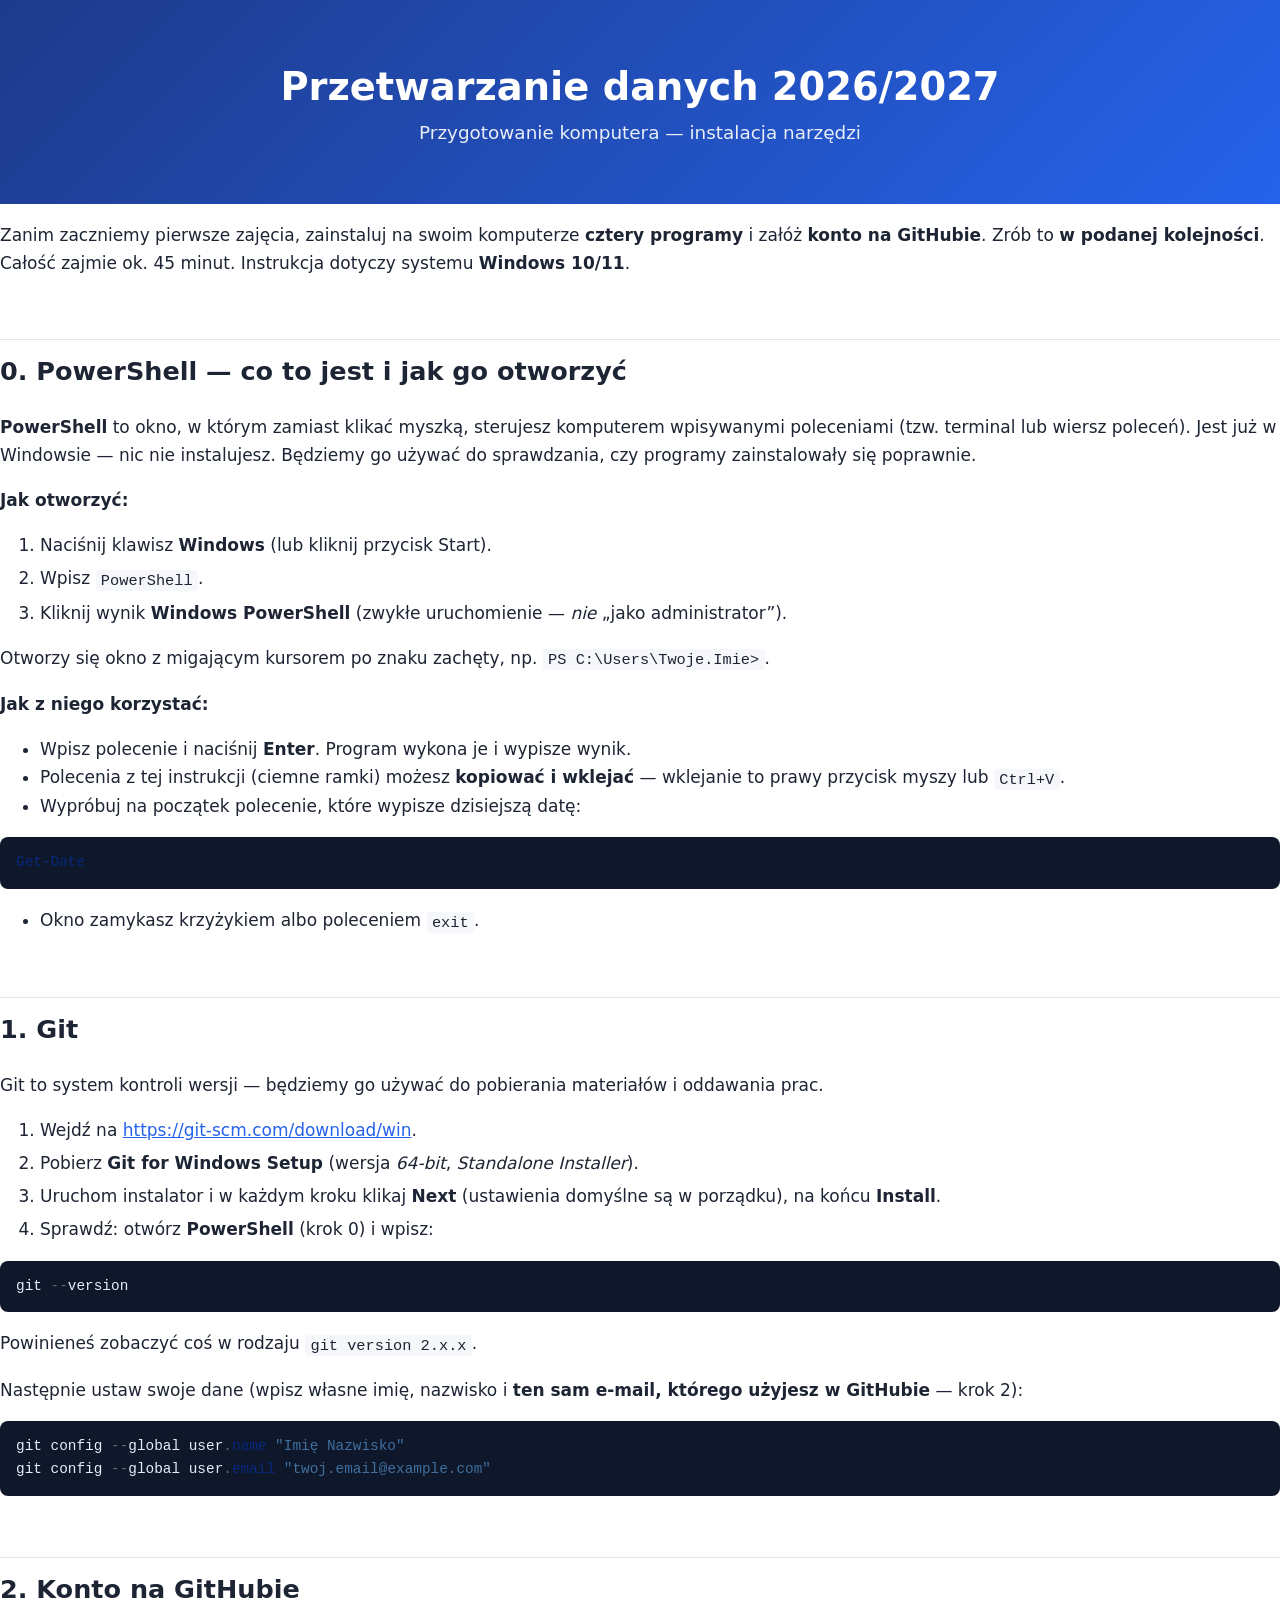
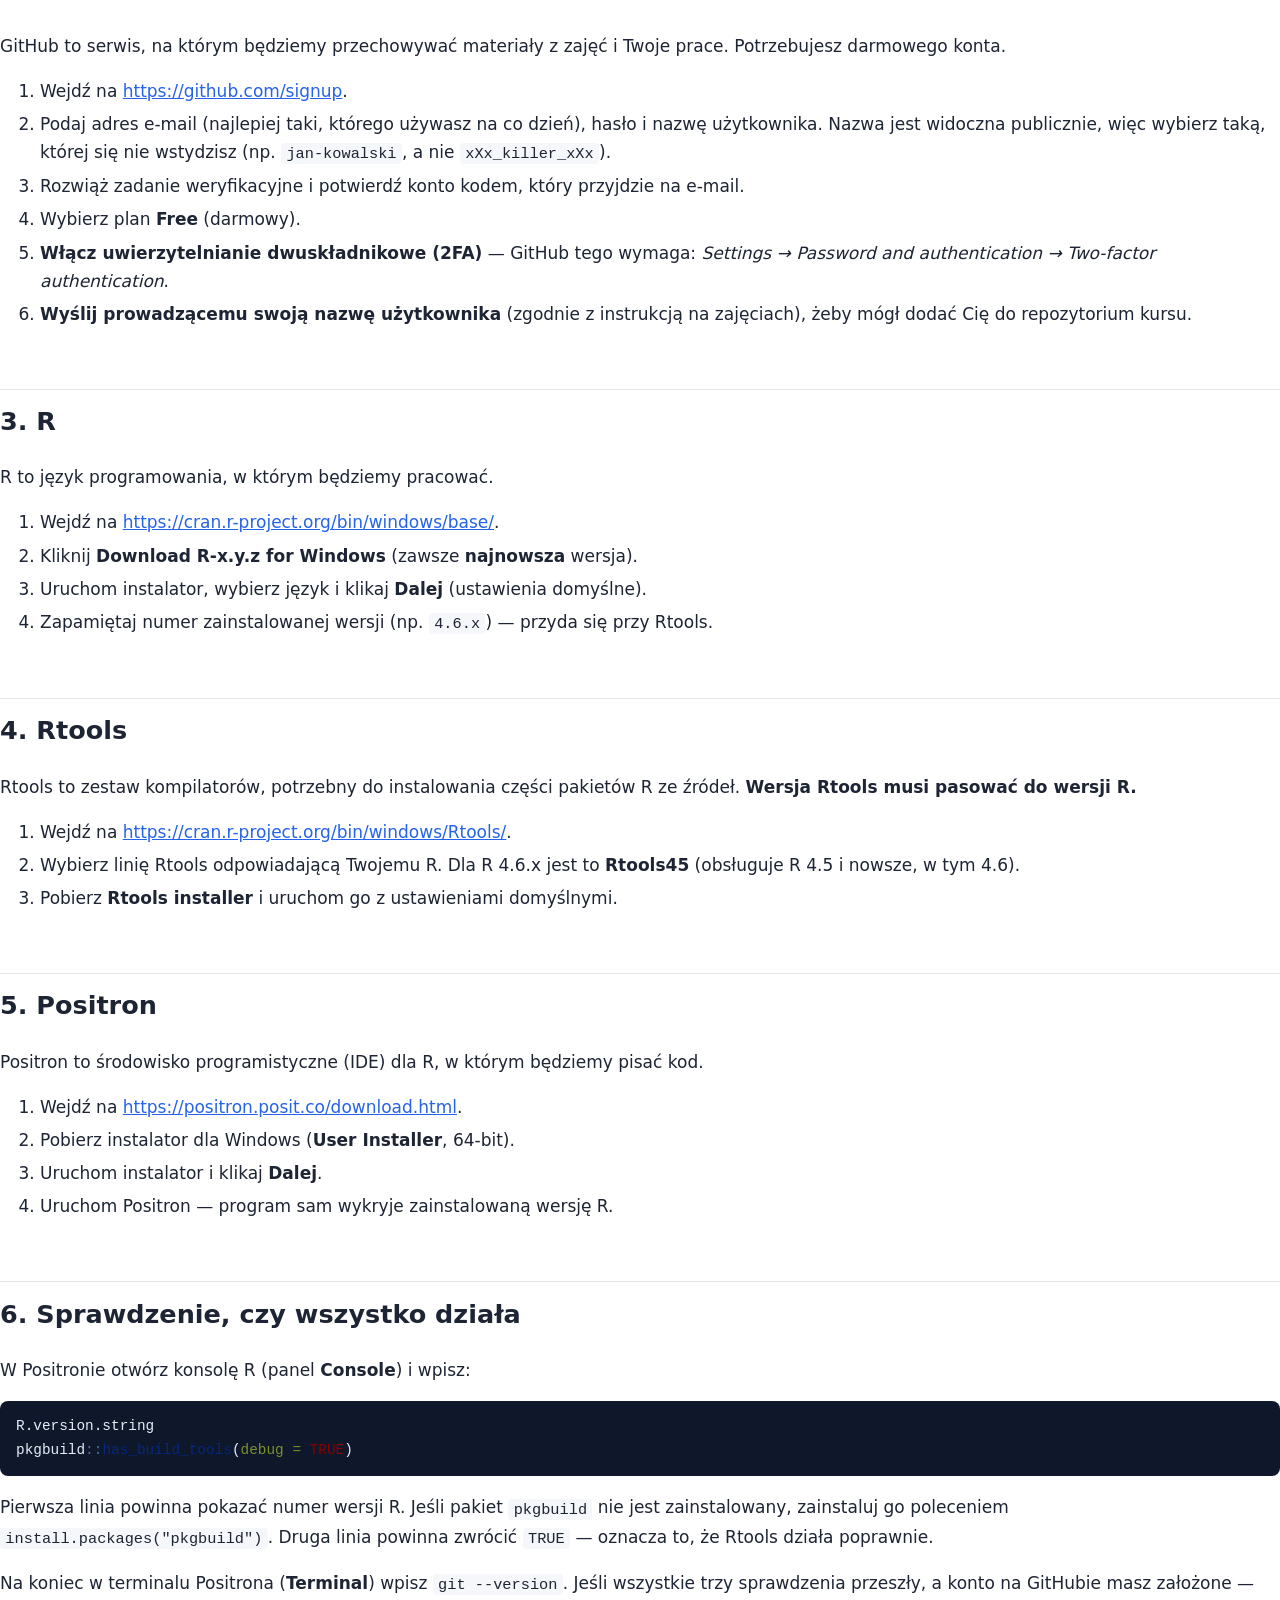
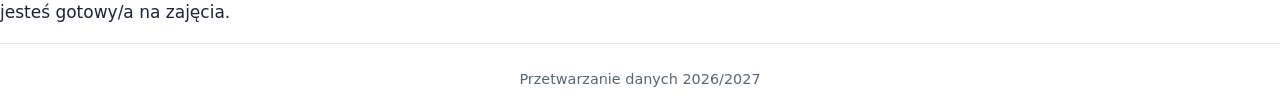
==== docs/index.html @ 264c6867 "Initial commit" ====
<!DOCTYPE html>
<html xmlns="http://www.w3.org/1999/xhtml" lang="pl" xml:lang="pl">
<head>
  <meta charset="utf-8" />
  <meta name="generator" content="pandoc 3.10" />
  <meta name="viewport" content="width=device-width, initial-scale=1.0, user-scalable=yes" />
  <title>Przetwarzanie danych 2026/2027</title>
  <style>

span.smallcaps{font-variant: small-caps;}
div.columns{display: flex; gap: 1.5em;}
div.column{flex: auto;}
@media screen {
div.columns{gap: min(4vw, 1.5em);}
div.column{overflow-x: auto;}
}
div.hanging-indent{margin-left: 1.5em; text-indent: -1.5em;}

ul.task-list[class]{list-style: none;}
ul.task-list li input[type="checkbox"] {
font-size: inherit;
width: 0.8em;
margin: 0 0.8em 0.2em -1.6em;
vertical-align: middle;
}
.display.math{display: block; text-align: center; margin: 0.5rem auto;}

html { -webkit-text-size-adjust: 100%; }
pre > code.sourceCode { white-space: pre; position: relative; }
pre > code.sourceCode > span { display: inline-block; line-height: 1.25; }
pre > code.sourceCode > span:empty { height: 1.2em; }
.sourceCode { overflow: visible; }
code.sourceCode > span { color: inherit; text-decoration: inherit; }
div.sourceCode { margin: 1em 0; }
pre.sourceCode { margin: 0; }
@media screen {
div.sourceCode { overflow: auto; }
}
@media print {
pre > code.sourceCode { white-space: pre-wrap; }
pre > code.sourceCode > span { text-indent: -5em; padding-left: 5em; }
}
pre.numberSource code
{ counter-reset: source-line 0; }
pre.numberSource code > span
{ position: relative; left: -4em; counter-increment: source-line; }
pre.numberSource code > span > a:first-child::before
{ content: counter(source-line);
position: relative; left: -1em; text-align: right; vertical-align: baseline;
border: none; display: inline-block;
-webkit-touch-callout: none; -webkit-user-select: none;
-khtml-user-select: none; -moz-user-select: none;
-ms-user-select: none; user-select: none;
padding: 0 4px; width: 4em;
color: #aaaaaa;
}
pre.numberSource { margin-left: 3em; border-left: 1px solid #aaaaaa; padding-left: 4px; }
div.sourceCode
{ }
@media screen {
pre > code.sourceCode > span > a:first-child::before { text-decoration: underline; }
}
code span.al { color: #ff0000; font-weight: bold; } 
code span.an { color: #60a0b0; font-weight: bold; font-style: italic; } 
code span.at { color: #7d9029; } 
code span.bn { color: #40a070; } 
code span.bu { color: #008000; } 
code span.cf { color: #007020; font-weight: bold; } 
code span.ch { color: #4070a0; } 
code span.cn { color: #880000; } 
code span.co { color: #60a0b0; font-style: italic; } 
code span.cv { color: #60a0b0; font-weight: bold; font-style: italic; } 
code span.do { color: #ba2121; font-style: italic; } 
code span.dt { color: #902000; } 
code span.dv { color: #40a070; } 
code span.er { color: #ff0000; font-weight: bold; } 
code span.ex { } 
code span.fl { color: #40a070; } 
code span.fu { color: #06287e; } 
code span.im { color: #008000; font-weight: bold; } 
code span.in { color: #60a0b0; font-weight: bold; font-style: italic; } 
code span.kw { color: #007020; font-weight: bold; } 
code span.op { color: #666666; } 
code span.ot { color: #007020; } 
code span.pp { color: #bc7a00; } 
code span.sc { color: #4070a0; } 
code span.ss { color: #bb6688; } 
code span.st { color: #4070a0; } 
code span.va { color: #19177c; } 
code span.vs { color: #4070a0; } 
code span.wa { color: #60a0b0; font-weight: bold; font-style: italic; } 
</style>
  <style type="text/css">:root{--bg:#fff;--fg:#1d2433;--muted:#5b6578;--accent:#2563eb;--card:#f5f7fb;--line:#e1e6ef;--code:#0f172a}
@media (prefers-color-scheme:dark){:root{--bg:#10141c;--fg:#e6e9f0;--muted:#98a2b6;--accent:#7aa2ff;--card:#171d29;--line:#283042;--code:#0b0f17}}
*{box-sizing:border-box}
body{margin:0;background:var(--bg);color:var(--fg);font:17px/1.65 system-ui,-apple-system,"Segoe UI",sans-serif}
header{background:linear-gradient(135deg,#1e3a8a,#2563eb);color:#fff;padding:64px 16px 56px;text-align:center}
header h1{margin:0 0 8px;font-size:2.4rem;line-height:1.2}
header p{margin:0;font-size:1.15rem;opacity:.9}
main{max-width:46rem;margin:0 auto;padding:32px 16px 64px}
h2{margin-top:2.4em;padding-top:.4em;border-top:1px solid var(--line)}
a{color:var(--accent)}
blockquote{margin:1.5em 0;padding:.8em 1.2em;background:var(--card);border-left:4px solid var(--accent);border-radius:4px;color:var(--muted)}
pre{background:var(--code);color:#e6edf7;padding:14px 16px;border-radius:8px;overflow-x:auto;font-size:.9rem}
code{font-family:ui-monospace,Consolas,monospace}
p code,li code{background:var(--card);padding:.1em .35em;border-radius:4px;font-size:.9em}
ol li{margin:.3em 0}
footer{text-align:center;color:var(--muted);font-size:.9rem;padding:24px 16px;border-top:1px solid var(--line)}
</style>
</head>
<body>
<header id="title-block-header">
<h1 class="title">Przetwarzanie danych 2026/2027</h1>
<p class="subtitle">Przygotowanie komputera — instalacja narzędzi</p>
</header>
<p>Zanim zaczniemy pierwsze zajęcia, zainstaluj na swoim komputerze
<strong>cztery programy</strong> i załóż <strong>konto na
GitHubie</strong>. Zrób to <strong>w podanej kolejności</strong>. Całość
zajmie ok. 45 minut. Instrukcja dotyczy systemu <strong>Windows
10/11</strong>.</p>
<h2 id="powershell-co-to-jest-i-jak-go-otworzyć">0. PowerShell — co to
jest i jak go otworzyć</h2>
<p><strong>PowerShell</strong> to okno, w którym zamiast klikać myszką,
sterujesz komputerem wpisywanymi poleceniami (tzw. terminal lub wiersz
poleceń). Jest już w Windowsie — nic nie instalujesz. Będziemy go używać
do sprawdzania, czy programy zainstalowały się poprawnie.</p>
<p><strong>Jak otworzyć:</strong></p>
<ol type="1">
<li>Naciśnij klawisz <strong>Windows</strong> (lub kliknij przycisk
Start).</li>
<li>Wpisz <code>PowerShell</code>.</li>
<li>Kliknij wynik <strong>Windows PowerShell</strong> (zwykłe
uruchomienie — <em>nie</em> „jako administrator”).</li>
</ol>
<p>Otworzy się okno z migającym kursorem po znaku zachęty, np.
<code>PS C:\Users\Twoje.Imie&gt;</code>.</p>
<p><strong>Jak z niego korzystać:</strong></p>
<ul>
<li>Wpisz polecenie i naciśnij <strong>Enter</strong>. Program wykona je
i wypisze wynik.</li>
<li>Polecenia z tej instrukcji (ciemne ramki) możesz <strong>kopiować i
wklejać</strong> — wklejanie to prawy przycisk myszy lub
<code>Ctrl+V</code>.</li>
<li>Wypróbuj na początek polecenie, które wypisze dzisiejszą datę:</li>
</ul>
<div class="sourceCode" id="cb1"><pre class="sourceCode powershell"><code class="sourceCode powershell"><span id="cb1-1"><a href="#cb1-1" aria-hidden="true" tabindex="-1"></a><span class="fu">Get-Date</span></span></code></pre></div>
<ul>
<li>Okno zamykasz krzyżykiem albo poleceniem <code>exit</code>.</li>
</ul>
<h2 id="git">1. Git</h2>
<p>Git to system kontroli wersji — będziemy go używać do pobierania
materiałów i oddawania prac.</p>
<ol type="1">
<li>Wejdź na <a href="https://git-scm.com/download/win" class="uri">https://git-scm.com/download/win</a>.</li>
<li>Pobierz <strong>Git for Windows Setup</strong> (wersja
<em>64-bit</em>, <em>Standalone Installer</em>).</li>
<li>Uruchom instalator i w każdym kroku klikaj <strong>Next</strong>
(ustawienia domyślne są w porządku), na końcu
<strong>Install</strong>.</li>
<li>Sprawdź: otwórz <strong>PowerShell</strong> (krok 0) i wpisz:</li>
</ol>
<div class="sourceCode" id="cb2"><pre class="sourceCode powershell"><code class="sourceCode powershell"><span id="cb2-1"><a href="#cb2-1" aria-hidden="true" tabindex="-1"></a>git <span class="op">--</span>version</span></code></pre></div>
<p>Powinieneś zobaczyć coś w rodzaju <code>git version 2.x.x</code>.</p>
<p>Następnie ustaw swoje dane (wpisz własne imię, nazwisko i <strong>ten
sam e-mail, którego użyjesz w GitHubie</strong> — krok 2):</p>
<div class="sourceCode" id="cb3"><pre class="sourceCode powershell"><code class="sourceCode powershell"><span id="cb3-1"><a href="#cb3-1" aria-hidden="true" tabindex="-1"></a>git config <span class="op">--</span>global user<span class="op">.</span><span class="fu">name</span> <span class="st">&quot;Imię Nazwisko&quot;</span></span>
<span id="cb3-2"><a href="#cb3-2" aria-hidden="true" tabindex="-1"></a>git config <span class="op">--</span>global user<span class="op">.</span><span class="fu">email</span> <span class="st">&quot;twoj.email@example.com&quot;</span></span></code></pre></div>
<h2 id="konto-na-githubie">2. Konto na GitHubie</h2>
<p>GitHub to serwis, na którym będziemy przechowywać materiały z zajęć i
Twoje prace. Potrzebujesz darmowego konta.</p>
<ol type="1">
<li>Wejdź na <a href="https://github.com/signup" class="uri">https://github.com/signup</a>.</li>
<li>Podaj adres e-mail (najlepiej taki, którego używasz na co dzień),
hasło i nazwę użytkownika. Nazwa jest widoczna publicznie, więc wybierz
taką, której się nie wstydzisz (np. <code>jan-kowalski</code>, a nie
<code>xXx_killer_xXx</code>).</li>
<li>Rozwiąż zadanie weryfikacyjne i potwierdź konto kodem, który
przyjdzie na e-mail.</li>
<li>Wybierz plan <strong>Free</strong> (darmowy).</li>
<li><strong>Włącz uwierzytelnianie dwuskładnikowe (2FA)</strong> —
GitHub tego wymaga: <em>Settings → Password and authentication →
Two-factor authentication</em>.</li>
<li><strong>Wyślij prowadzącemu swoją nazwę użytkownika</strong>
(zgodnie z instrukcją na zajęciach), żeby mógł dodać Cię do repozytorium
kursu.</li>
</ol>
<h2 id="r">3. R</h2>
<p>R to język programowania, w którym będziemy pracować.</p>
<ol type="1">
<li>Wejdź na <a href="https://cran.r-project.org/bin/windows/base/" class="uri">https://cran.r-project.org/bin/windows/base/</a>.</li>
<li>Kliknij <strong>Download R-x.y.z for Windows</strong> (zawsze
<strong>najnowsza</strong> wersja).</li>
<li>Uruchom instalator, wybierz język i klikaj <strong>Dalej</strong>
(ustawienia domyślne).</li>
<li>Zapamiętaj numer zainstalowanej wersji (np. <code>4.6.x</code>) —
przyda się przy Rtools.</li>
</ol>
<h2 id="rtools">4. Rtools</h2>
<p>Rtools to zestaw kompilatorów, potrzebny do instalowania części
pakietów R ze źródeł. <strong>Wersja Rtools musi pasować do wersji
R.</strong></p>
<ol type="1">
<li>Wejdź na <a href="https://cran.r-project.org/bin/windows/Rtools/" class="uri">https://cran.r-project.org/bin/windows/Rtools/</a>.</li>
<li>Wybierz linię Rtools odpowiadającą Twojemu R. Dla R 4.6.x jest to
<strong>Rtools45</strong> (obsługuje R 4.5 i nowsze, w tym 4.6).</li>
<li>Pobierz <strong>Rtools installer</strong> i uruchom go z
ustawieniami domyślnymi.</li>
</ol>
<h2 id="positron">5. Positron</h2>
<p>Positron to środowisko programistyczne (IDE) dla R, w którym będziemy
pisać kod.</p>
<ol type="1">
<li>Wejdź na <a href="https://positron.posit.co/download.html" class="uri">https://positron.posit.co/download.html</a>.</li>
<li>Pobierz instalator dla Windows (<strong>User Installer</strong>,
64-bit).</li>
<li>Uruchom instalator i klikaj <strong>Dalej</strong>.</li>
<li>Uruchom Positron — program sam wykryje zainstalowaną wersję R.</li>
</ol>
<h2 id="sprawdzenie-czy-wszystko-działa">6. Sprawdzenie, czy wszystko
działa</h2>
<p>W Positronie otwórz konsolę R (panel <strong>Console</strong>) i
wpisz:</p>
<div class="sourceCode" id="cb4"><pre class="sourceCode r"><code class="sourceCode r"><span id="cb4-1"><a href="#cb4-1" aria-hidden="true" tabindex="-1"></a>R.version.string</span>
<span id="cb4-2"><a href="#cb4-2" aria-hidden="true" tabindex="-1"></a>pkgbuild<span class="sc">::</span><span class="fu">has_build_tools</span>(<span class="at">debug =</span> <span class="cn">TRUE</span>)</span></code></pre></div>
<p>Pierwsza linia powinna pokazać numer wersji R. Jeśli pakiet
<code>pkgbuild</code> nie jest zainstalowany, zainstaluj go poleceniem
<code>install.packages(&quot;pkgbuild&quot;)</code>. Druga linia powinna zwrócić
<code>TRUE</code> — oznacza to, że Rtools działa poprawnie.</p>
<p>Na koniec w terminalu Positrona (<strong>Terminal</strong>) wpisz
<code>git --version</code>. Jeśli wszystkie trzy sprawdzenia przeszły, a
konto na GitHubie masz założone — jesteś gotowy/a na zajęcia.</p>
<footer>Przetwarzanie danych 2026/2027</footer>
</body>
</html>
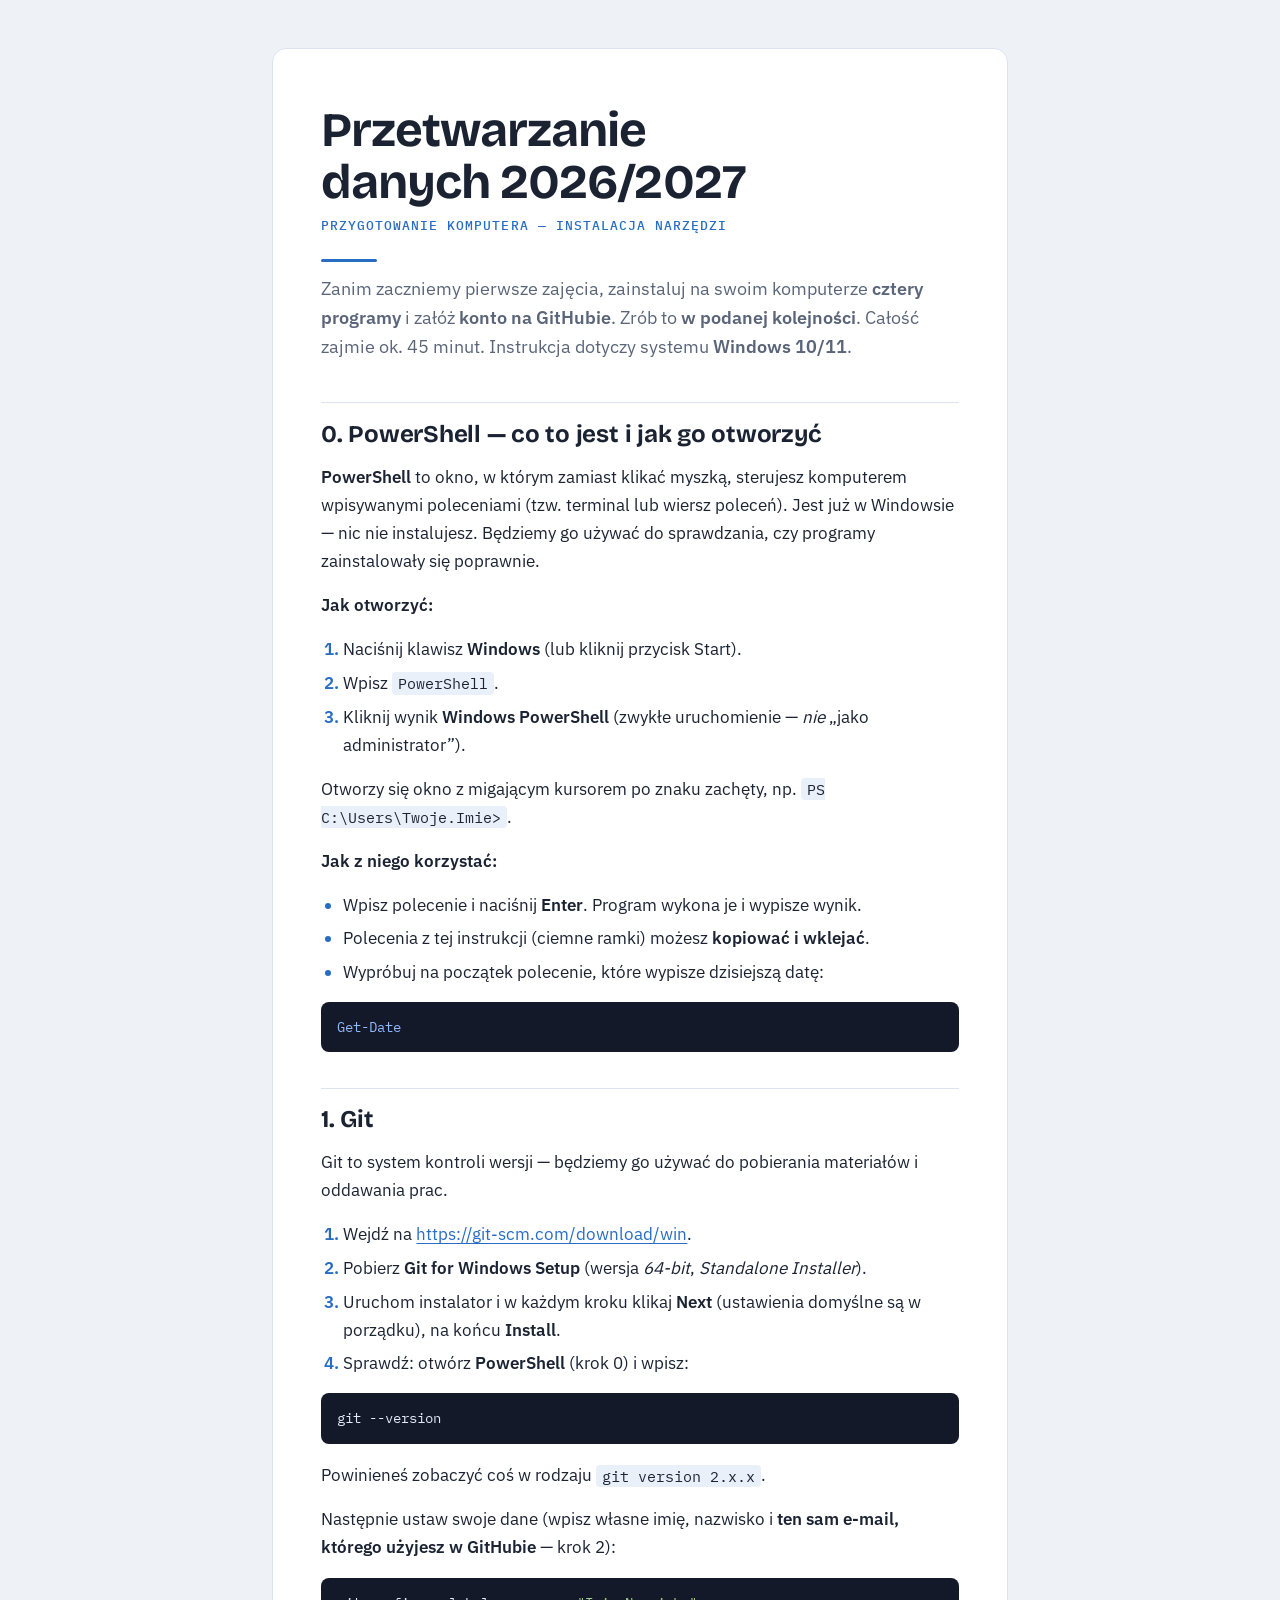
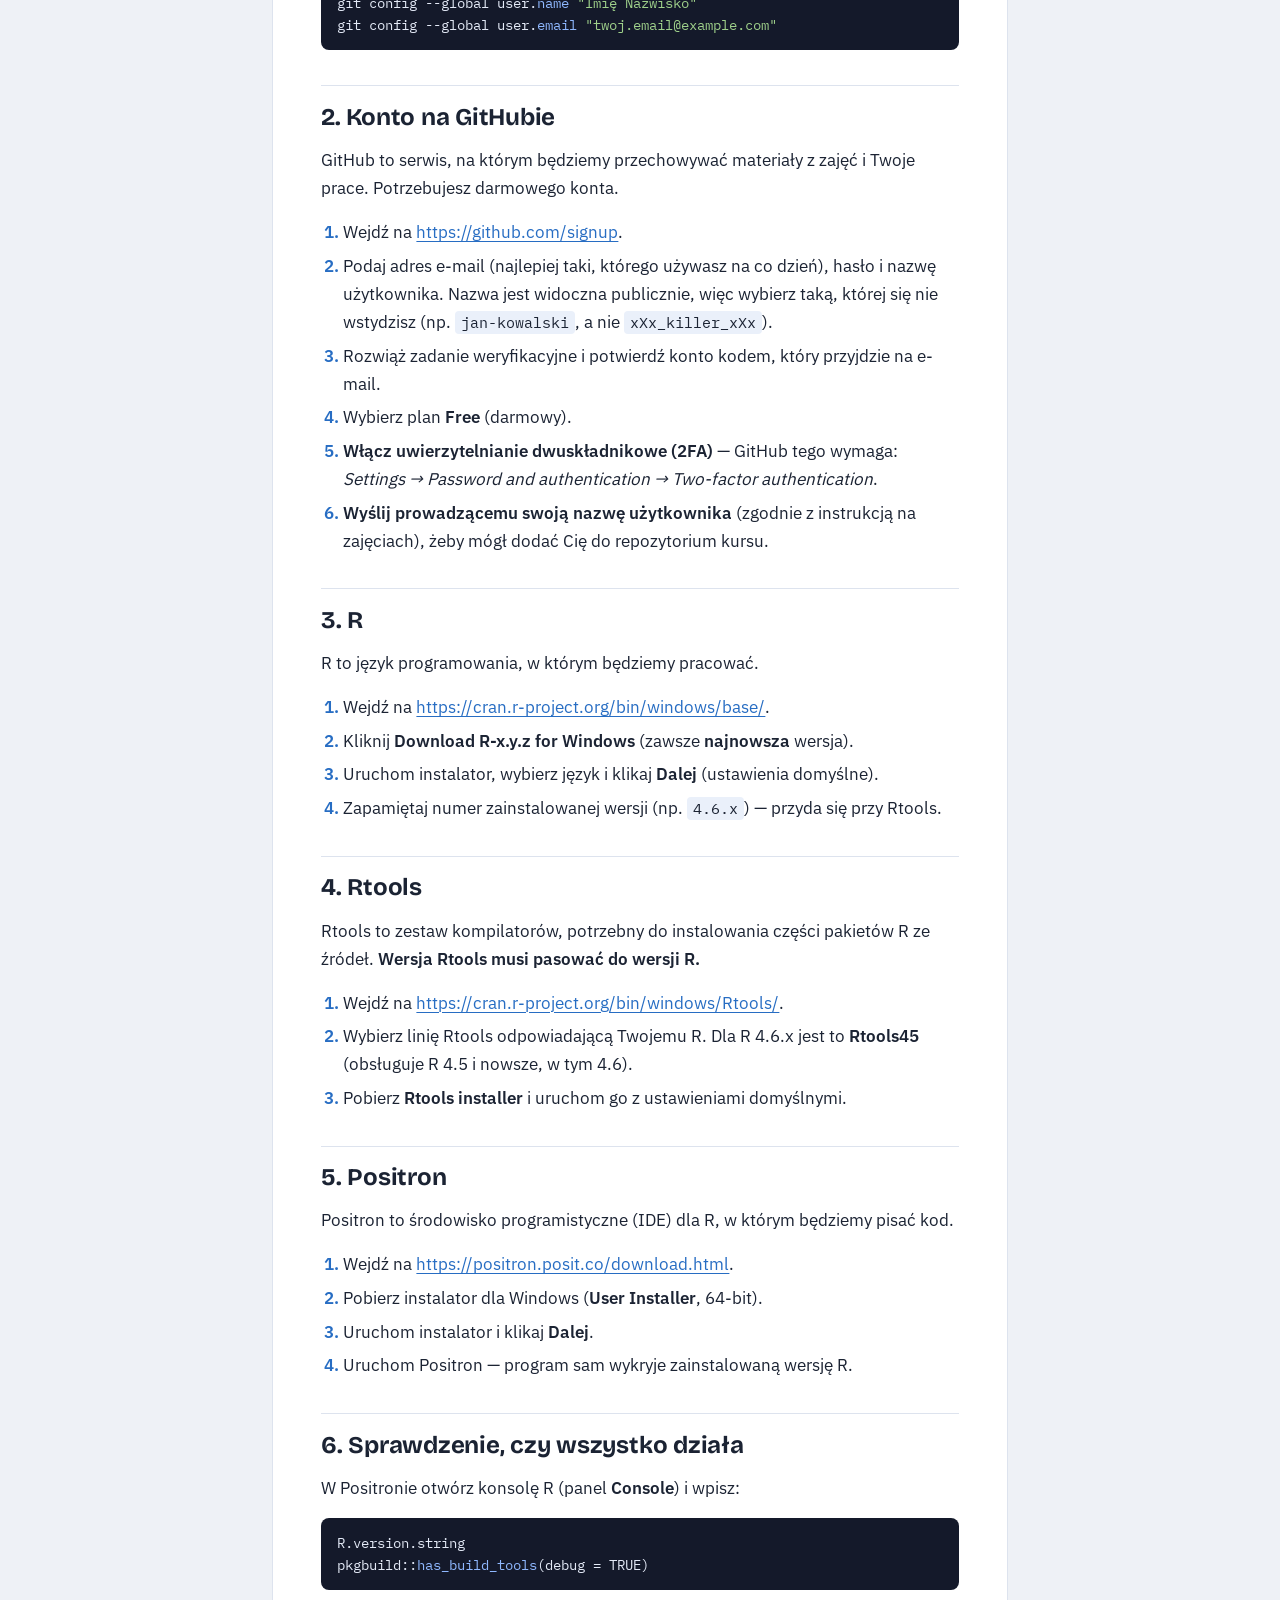
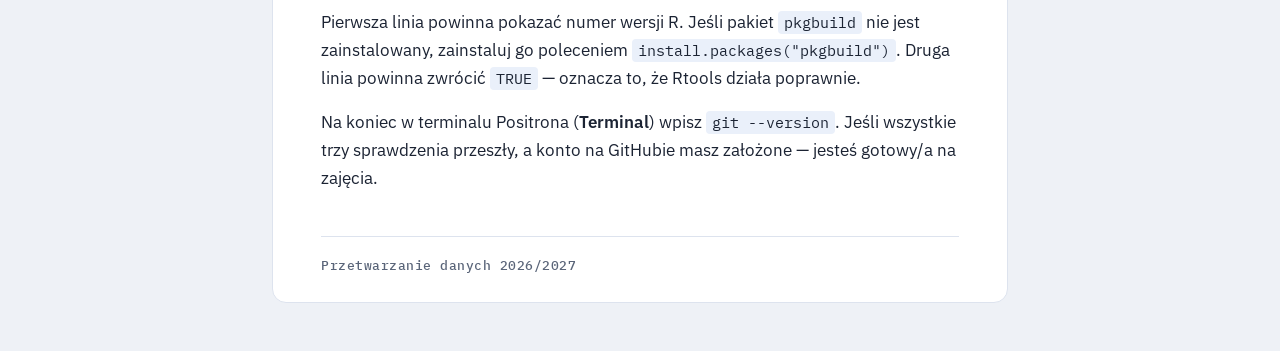
==== commit dfba3974: "V1 instrukcji" ====
--- a/docs/index.html
+++ b/docs/index.html
@@ -90,22 +90,113 @@
 code span.vs { color: #4070a0; } 
 code span.wa { color: #60a0b0; font-weight: bold; font-style: italic; } 
 </style>
-  <style type="text/css">:root{--bg:#fff;--fg:#1d2433;--muted:#5b6578;--accent:#2563eb;--card:#f5f7fb;--line:#e1e6ef;--code:#0f172a}
-@media (prefers-color-scheme:dark){:root{--bg:#10141c;--fg:#e6e9f0;--muted:#98a2b6;--accent:#7aa2ff;--card:#171d29;--line:#283042;--code:#0b0f17}}
+  <style type="text/css">
+:root{
+--bg:#eef1f6; --paper:#ffffff; --fg:#1b2333; --muted:#5a6579; --accent:#276dc3; --accent-ink:#ffffff;
+--line:#dde3ee; --code-bg:#14192a; --code-fg:#e4eaf7; --inline-bg:#eaf0fa; --note:#f3f7fd;
+--f-display:"Bricolage Grotesque",system-ui,sans-serif;
+--f-body:"IBM Plex Sans",system-ui,-apple-system,"Segoe UI",sans-serif;
+--f-mono:"IBM Plex Mono",ui-monospace,Consolas,monospace;
+}
+@media (prefers-color-scheme:dark){:root:not([data-theme="light"]){
+--bg:#0d111a; --paper:#151b28; --fg:#e5e9f2; --muted:#9aa5ba; --accent:#7aaeff; --accent-ink:#0d111a;
+--line:#263045; --code-bg:#0a0e16; --code-fg:#e4eaf7; --inline-bg:#202a3d; --note:#1a2233; color-scheme:dark}}
+:root[data-theme="dark"]{
+--bg:#0d111a; --paper:#151b28; --fg:#e5e9f2; --muted:#9aa5ba; --accent:#7aaeff; --accent-ink:#0d111a;
+--line:#263045; --code-bg:#0a0e16; --code-fg:#e4eaf7; --inline-bg:#202a3d; --note:#1a2233; color-scheme:dark}
 *{box-sizing:border-box}
-body{margin:0;background:var(--bg);color:var(--fg);font:17px/1.65 system-ui,-apple-system,"Segoe UI",sans-serif}
-header{background:linear-gradient(135deg,#1e3a8a,#2563eb);color:#fff;padding:64px 16px 56px;text-align:center}
-header h1{margin:0 0 8px;font-size:2.4rem;line-height:1.2}
-header p{margin:0;font-size:1.15rem;opacity:.9}
-main{max-width:46rem;margin:0 auto;padding:32px 16px 64px}
-h2{margin-top:2.4em;padding-top:.4em;border-top:1px solid var(--line)}
-a{color:var(--accent)}
-blockquote{margin:1.5em 0;padding:.8em 1.2em;background:var(--card);border-left:4px solid var(--accent);border-radius:4px;color:var(--muted)}
-pre{background:var(--code);color:#e6edf7;padding:14px 16px;border-radius:8px;overflow-x:auto;font-size:.9rem}
-code{font-family:ui-monospace,Consolas,monospace}
-p code,li code{background:var(--card);padding:.1em .35em;border-radius:4px;font-size:.9em}
-ol li{margin:.3em 0}
-footer{text-align:center;color:var(--muted);font-size:.9rem;padding:24px 16px;border-top:1px solid var(--line)}
+html{background:var(--bg)}
+body{
+background:var(--paper); color:var(--fg);
+font:400 1.0625rem/1.65 var(--f-body);
+max-width:none; width:min(46rem,calc(100% - 32px)); margin:clamp(16px,4vw,48px) auto;
+padding:0 0 0; border:1px solid var(--line); border-radius:14px;
+hyphens:manual;
+}
+h2{
+font:700 1.5rem/1.2 var(--f-display); letter-spacing:-.01em; text-wrap:balance;
+margin:0; padding-top:2.2rem; padding-bottom:.9rem; position:relative;
+}
+h2::before{content:"";position:absolute;top:1.1rem;left:clamp(20px,5vw,48px);right:clamp(20px,5vw,48px);height:1px;background:var(--line)}
+p{margin-block:0 1rem}
+li{margin-block:.35rem}
+li::marker{color:var(--accent);font-weight:600}
+a{color:var(--accent);text-underline-offset:3px;text-decoration-thickness:1px}
+a:hover{text-decoration-thickness:2px}
+strong{font-weight:600}
+
+#title-block-header+p{font-size:1.1rem;color:var(--muted);padding-bottom:.5rem}
+
+pre{
+background:var(--code-bg)!important; color:var(--code-fg); border-radius:8px; margin-block:0 1.1rem;
+padding:14px 16px; overflow-x:auto; font:400 .9rem/1.55 var(--f-mono); max-width:100%;
+}
+pre code{font:inherit;background:none;padding:0;color:inherit}
+code{font-family:var(--f-mono)}
+p code,li code{background:var(--inline-bg);padding:.12em .4em;border-radius:4px;font-size:.88em}
+
+pre code span{color:inherit!important}
+pre code span.st,pre code span.ss{color:#9fd18b!important}
+pre code span.fu,pre code span.kw{color:#8fb8ff!important}
+pre code span.co{color:#8a94ab!important;font-style:italic}
+
+footer{
+background:var(--paper)!important; border:1px solid var(--line); border-top:0; border-radius:0 0 14px 14px;
+padding:28px clamp(20px,5vw,48px); margin:0; color:var(--muted); font:500 .8rem var(--f-mono); letter-spacing:.04em;
+}
+footer::before{content:"";display:block;height:1px;background:var(--line);margin-bottom:20px}
+:focus-visible{outline:2px solid var(--accent);outline-offset:2px}
+ol,ul{margin-block:0 1rem}
+body>ol>li,body>ul>li{margin-inline-start:1.4rem}
+div.sourceCode{margin-block:0 1.1rem}
+
+body>*{margin-inline:0;padding-inline:var(--pad)}
+:root{--pad:clamp(20px,5vw,48px)}
+#title-block-header{padding-block:clamp(28px,6vw,56px) 12px;margin:0}
+#title-block-header h1.title{font:700 clamp(2rem,6vw,3rem)/1.08 var(--f-display);letter-spacing:-.02em;margin:0 0 .5rem;text-wrap:balance}
+#title-block-header p.subtitle{margin:0;font:500 .8rem/1.4 var(--f-mono);letter-spacing:.08em;text-transform:uppercase;color:var(--accent)}
+#title-block-header::after{content:"";display:block;height:3px;width:56px;background:var(--accent);margin-top:24px;border-radius:2px}
+h2::before{left:var(--pad);right:var(--pad)}
+footer{border:0!important;border-radius:0!important;background:none!important;margin-top:1rem}
+</style>
+  <style type="text/css">@font-face {
+font-family: 'Bricolage Grotesque';
+font-style: normal;
+font-weight: 700;
+font-stretch: normal;
+font-display: swap;
+src: url([data-uri]) format('truetype');
+}
+@font-face {
+font-family: 'IBM Plex Mono';
+font-style: normal;
+font-weight: 400;
+font-display: swap;
+src: url([data-uri]) format('truetype');
+}
+@font-face {
+font-family: 'IBM Plex Mono';
+font-style: normal;
+font-weight: 500;
+font-display: swap;
+src: url([data-uri]